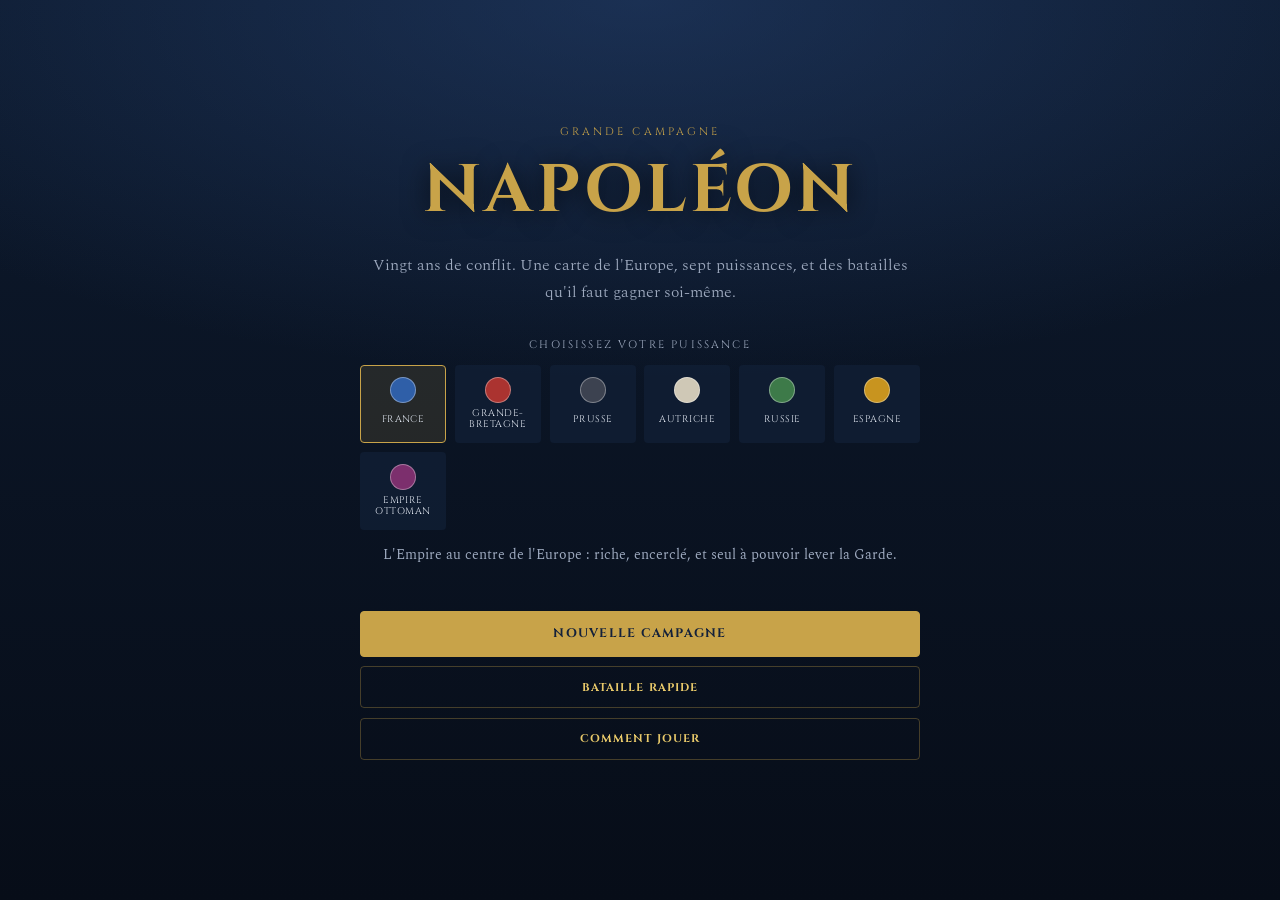
==== jeu/index.html @ ee12b04c "Jeu de stratégie napoléonien jouable dans le navigateur Ajoute le jeu lui-même sous jeu/ : deux couc" ====
<!DOCTYPE html>
<html lang="fr">
<head>
<meta charset="utf-8">
<meta name="viewport" content="width=device-width, initial-scale=1, viewport-fit=cover, maximum-scale=1, user-scalable=no">
<title>Napoléon — Grande Campagne</title>
<meta name="description" content="Jeu de stratégie napoléonien : campagne au tour par tour sur l'Europe et batailles tactiques en temps réel, jouable au doigt.">
<meta name="theme-color" content="#0b1526">
<meta name="mobile-web-app-capable" content="yes">
<meta name="apple-mobile-web-app-status-bar-style" content="black-translucent">

<link rel="icon" href="data:image/svg+xml,%3Csvg xmlns='http://www.w3.org/2000/svg' viewBox='0 0 64 64'%3E%3Crect width='64' height='64' rx='10' fill='%230b1526'/%3E%3Ctext x='32' y='45' font-family='Georgia,serif' font-size='36' font-weight='700' fill='%23c8a349' text-anchor='middle'%3EN%3C/text%3E%3C/svg%3E">
<link rel="preconnect" href="https://fonts.googleapis.com">
<link rel="preconnect" href="https://fonts.gstatic.com" crossorigin>
<link rel="stylesheet" href="https://fonts.googleapis.com/css2?family=Cinzel:wght@500;700&family=Spectral:wght@300;400;600&display=swap">
<link rel="stylesheet" href="css/jeu.css">
</head>
<body>

<!-- ================= Menu ================= -->
<section class="ecran ecran-menu actif" id="ecran-menu">
  <div class="menu-inner">
    <p class="menu-sur">Grande campagne</p>
    <h1 class="menu-titre">Napoléon</h1>
    <p class="menu-lede">Vingt ans de conflit. Une carte de l'Europe, sept puissances,
      et des batailles qu'il faut gagner soi-même.</p>

    <div class="choix-faction">
      <p class="label">Choisissez votre puissance</p>
      <div class="factions" id="factions"></div>
      <p class="faction-desc" id="faction-desc"></p>
    </div>

    <div class="menu-actions">
      <button class="btn btn-or" id="btn-nouvelle">Nouvelle campagne</button>
      <button class="btn" id="btn-reprendre" hidden>Reprendre la campagne</button>
      <button class="btn btn-fin" id="btn-escarmouche">Bataille rapide</button>
      <button class="btn btn-fin" id="btn-regles">Comment jouer</button>
    </div>
  </div>
</section>

<!-- ================= Campagne ================= -->
<section class="ecran ecran-campagne" id="ecran-campagne">
  <header class="barre barre-haut">
    <button class="pastille" id="btn-menu" aria-label="Menu">☰</button>
    <div class="barre-bloc">
      <span class="barre-cle" id="camp-faction">France</span>
      <span class="barre-val" id="camp-saison">Printemps 1805</span>
    </div>
    <div class="barre-bloc droite">
      <span class="barre-cle">Trésor</span>
      <span class="barre-val or" id="camp-tresor">0</span>
    </div>
    <div class="barre-bloc droite">
      <span class="barre-cle">Solde</span>
      <span class="barre-val" id="camp-solde">0</span>
    </div>
  </header>

  <div class="zone-carte">
    <canvas id="carte" aria-label="Carte de campagne de l'Europe"></canvas>
    <div class="banniere-mode" id="mode-marche" hidden>
      Touchez une province voisine pour y marcher
      <button class="lien" id="btn-annuler-marche">Annuler</button>
    </div>
  </div>

  <div class="feuille" id="feuille">
    <div class="feuille-poignee"></div>
    <div class="feuille-corps" id="feuille-corps"></div>
  </div>

  <footer class="barre barre-bas">
    <button class="btn btn-fin" id="btn-journal">Journal</button>
    <button class="btn btn-or grand" id="btn-fin-tour">Fin du tour <span id="num-tour">1</span></button>
  </footer>
</section>

<!-- ================= Bataille ================= -->
<section class="ecran ecran-bataille" id="ecran-bataille">
  <header class="barre barre-haut">
    <div class="barre-bloc">
      <span class="barre-cle" id="bat-nous-nom">Nous</span>
      <span class="barre-val bleu" id="bat-nous">0</span>
    </div>
    <div class="vitesses" id="vitesses">
      <button data-v="0" class="pastille">❙❙</button>
      <button data-v="1" class="pastille actif">×1</button>
      <button data-v="2" class="pastille">×2</button>
      <button data-v="4" class="pastille">×4</button>
    </div>
    <div class="barre-bloc droite">
      <span class="barre-cle" id="bat-eux-nom">Ennemi</span>
      <span class="barre-val rouge" id="bat-eux">0</span>
    </div>
  </header>

  <div class="zone-carte">
    <canvas id="champ" aria-label="Champ de bataille"></canvas>
    <div class="depart" id="depart">
      <p class="depart-titre">Ordre de bataille</p>
      <p class="depart-txt">Touchez un régiment pour le choisir, puis le sol pour le porter en avant.
        Le temps est arrêté : disposez vos troupes, puis engagez.</p>
      <button class="btn btn-or" id="btn-engager">Engager</button>
    </div>
  </div>

  <div class="bandeau-unites" id="bandeau-unites"></div>

  <footer class="barre barre-bas">
    <button class="btn btn-fin" id="btn-tout">Tout</button>
    <button class="btn btn-fin" id="btn-tenir">Tenir</button>
    <button class="btn btn-fin" id="btn-vue">Vue</button>
    <button class="btn btn-fin" id="btn-son">Son</button>
    <button class="btn btn-fin btn-danger" id="btn-retraite">Retraite</button>
  </footer>
</section>

<!-- ================= Fenêtres ================= -->
<div class="voile" id="voile" hidden>
  <div class="fenetre" id="fenetre" role="dialog" aria-modal="true">
    <h2 class="fenetre-titre" id="fenetre-titre"></h2>
    <div class="fenetre-corps" id="fenetre-corps"></div>
    <div class="fenetre-pied" id="fenetre-pied"></div>
  </div>
</div>

<script src="js/donnees.js"></script>
<script src="js/util.js"></script>
<script src="js/audio.js"></script>
<script src="js/carte.js"></script>
<script src="js/bataille.js"></script>
<script src="js/campagne.js"></script>
<script src="js/main.js"></script>
</body>
</html>
---- jeu/css/jeu.css ----
/* Napoléon — Grande Campagne
   Interface pensée pour le pouce : plein écran, grandes cibles tactiles. */

:root {
  --ink:      #0b1526;
  --ink-2:    #101f36;
  --ink-3:    #17294a;
  --or:       #c8a349;
  --or-vif:   #e8c96a;
  --or-voile: rgba(200,163,73,.32);
  --parch:    #f2e8d5;
  --txt:      #dfe5ef;
  --txt-bas:  #9fabc0;
  --rouge:    #c0584a;
  --bleu:     #6f9ae0;

  --display: "Cinzel", Georgia, serif;
  --corps:   "Spectral", Georgia, serif;

  --haut: env(safe-area-inset-top, 0px);
  --bas:  env(safe-area-inset-bottom, 0px);
}

*, *::before, *::after { box-sizing: border-box; }

html, body {
  height: 100%;
  margin: 0;
  overflow: hidden;
  background: var(--ink);
  color: var(--txt);
  font-family: var(--corps);
  font-size: 16px;
  -webkit-font-smoothing: antialiased;
  -webkit-tap-highlight-color: transparent;
  overscroll-behavior: none;
}

button { font: inherit; color: inherit; cursor: pointer; }

/* Nos classes posent un `display`, qui l'emporterait sur celui de
   [hidden] : on rétablit la priorité de l'attribut. */
[hidden] { display: none !important; }

:focus-visible { outline: 2px solid var(--or-vif); outline-offset: 2px; }

/* ---------- Écrans ---------- */

.ecran {
  position: fixed;
  inset: 0;
  display: none;
  flex-direction: column;
  padding-top: var(--haut);
  padding-bottom: var(--bas);
}
.ecran.actif { display: flex; }

/* ---------- Boutons ---------- */

.btn {
  display: inline-block;
  padding: .72rem 1.1rem;
  min-height: 46px;
  background: transparent;
  border: 1px solid var(--or-voile);
  border-radius: 4px;
  font-family: var(--display);
  font-size: .78rem;
  font-weight: 700;
  letter-spacing: .1em;
  text-transform: uppercase;
  color: var(--or-vif);
  white-space: nowrap;
  transition: background-color .15s ease;
}
.btn:active { background: rgba(200,163,73,.2); }
.btn:disabled { opacity: .4; cursor: default; }

.btn-or { background: var(--or); border-color: var(--or); color: #14213a; }
.btn-or:active { background: var(--or-vif); }
.btn-fin { font-size: .7rem; padding: .6rem .8rem; min-height: 42px; }

/* Cinq boutons doivent tenir sur la largeur d'un téléphone. */
.ecran-bataille .barre-bas .btn-fin {
  padding: .6rem .5rem;
  letter-spacing: .06em;
}
.btn-danger { color: #e79a8e; border-color: rgba(192,88,74,.5); }
.btn.grand { flex: 1; }

.pastille {
  min-width: 42px;
  height: 38px;
  padding: 0 .55rem;
  background: rgba(23,41,74,.85);
  border: 1px solid var(--or-voile);
  border-radius: 4px;
  font-family: var(--display);
  font-size: .78rem;
  color: var(--txt);
}
.pastille.actif { background: var(--or); border-color: var(--or); color: #14213a; }

.lien {
  background: none;
  border: 0;
  padding: .2rem .4rem;
  color: var(--or-vif);
  text-decoration: underline;
  font-size: .85rem;
}

/* ---------- Menu ---------- */

.ecran-menu {
  overflow-y: auto;
  background:
    radial-gradient(120% 70% at 50% 0%, rgba(40,70,120,.5), transparent 60%),
    linear-gradient(to bottom, #0d1a2e, #070d18);
}
.menu-inner {
  margin: auto;
  width: min(560px, 100% - 2rem);
  padding: 2rem 0 3rem;
  text-align: center;
}
.menu-sur {
  margin: 0 0 .4rem;
  font-family: var(--display);
  font-size: .68rem;
  letter-spacing: .28em;
  text-transform: uppercase;
  color: var(--or);
}
.menu-titre {
  margin: 0 0 1rem;
  font-family: var(--display);
  font-size: clamp(2.6rem, 14vw, 4.2rem);
  font-weight: 700;
  letter-spacing: .05em;
  text-transform: uppercase;
  color: var(--or);
  text-shadow: 0 2px 26px rgba(0,0,0,.7);
}
.menu-lede {
  margin: 0 auto 2rem;
  max-width: 34rem;
  color: var(--txt-bas);
  line-height: 1.65;
  font-weight: 300;
}

.choix-faction { margin-bottom: 1.8rem; }
.label {
  margin: 0 0 .8rem;
  font-family: var(--display);
  font-size: .68rem;
  letter-spacing: .2em;
  text-transform: uppercase;
  color: var(--txt-bas);
}
.factions {
  display: grid;
  grid-template-columns: repeat(auto-fit, minmax(84px, 1fr));
  gap: .55rem;
}
.faction {
  display: grid;
  gap: .3rem;
  justify-items: center;
  padding: .7rem .3rem;
  background: rgba(16,31,54,.75);
  border: 1px solid transparent;
  border-radius: 4px;
  transition: border-color .15s ease, background-color .15s ease;
}
.faction.actif { border-color: var(--or); background: rgba(200,163,73,.14); }
.faction-ecu {
  width: 26px; height: 26px;
  border-radius: 50%;
  border: 1.5px solid rgba(255,255,255,.35);
}
.faction-nom {
  font-family: var(--display);
  font-size: .6rem;
  letter-spacing: .05em;
  text-transform: uppercase;
  color: var(--txt);
  line-height: 1.2;
}
.faction-desc {
  min-height: 2.6em;
  margin: .9rem 0 0;
  font-size: .9rem;
  color: var(--txt-bas);
  line-height: 1.5;
}

.menu-actions { display: grid; gap: .6rem; }

/* ---------- Barres ---------- */

.barre {
  display: flex;
  align-items: center;
  gap: .5rem;
  padding: .5rem .7rem;
  background: rgba(8,15,28,.94);
  flex: none;
}
.barre-haut { border-bottom: 1px solid var(--or-voile); }
.barre-bas  { border-top: 1px solid var(--or-voile); gap: .45rem; }

.barre-bloc { display: grid; line-height: 1.15; min-width: 0; }
.barre-bloc.droite { margin-left: auto; text-align: right; }
.barre-bloc + .barre-bloc.droite { margin-left: 0; }
.barre-cle {
  font-family: var(--display);
  font-size: .55rem;
  letter-spacing: .16em;
  text-transform: uppercase;
  color: var(--txt-bas);
  white-space: nowrap;
  overflow: hidden;
  text-overflow: ellipsis;
}
.barre-val {
  font-family: var(--display);
  font-size: .95rem;
  font-weight: 700;
  white-space: nowrap;
}
.barre-val.or { color: var(--or-vif); }
.barre-val.bleu { color: var(--bleu); }
.barre-val.rouge { color: #e08a7c; }

.vitesses { display: flex; gap: .3rem; margin: 0 auto; }

/* ---------- Zone canevas ---------- */

.zone-carte {
  position: relative;
  flex: 1;
  min-height: 0;
  background: #7f99a2;
}
.zone-carte canvas {
  display: block;
  width: 100%;
  height: 100%;
  touch-action: none;
}

.banniere-mode {
  position: absolute;
  left: 50%;
  top: .7rem;
  transform: translateX(-50%);
  display: flex;
  align-items: center;
  gap: .5rem;
  padding: .5rem .8rem;
  background: rgba(8,15,28,.9);
  border: 1px solid var(--or-voile);
  border-radius: 4px;
  font-size: .82rem;
  white-space: nowrap;
}

.depart {
  /* Au milieu du champ : entre les deux lignes, sans masquer la nôtre. */
  position: absolute;
  left: .8rem;
  right: .8rem;
  top: 50%;
  transform: translateY(-50%);
  padding: 1rem 1.1rem;
  background: rgba(8,15,28,.93);
  border: 1px solid var(--or-voile);
  border-radius: 5px;
  text-align: center;
}
.depart-titre {
  margin: 0 0 .5rem;
  font-family: var(--display);
  font-size: .9rem;
  letter-spacing: .12em;
  text-transform: uppercase;
  color: var(--or);
}
.depart-txt {
  margin: 0 0 .9rem;
  font-size: .88rem;
  line-height: 1.5;
  color: var(--txt-bas);
}

/* ---------- Feuille de campagne ---------- */

.feuille {
  flex: none;
  max-height: 46vh;
  background: rgba(10,19,35,.97);
  border-top: 1px solid var(--or-voile);
  overflow-y: auto;
  -webkit-overflow-scrolling: touch;
}
.feuille:empty { display: none; }
.feuille-poignee {
  width: 40px;
  height: 3px;
  margin: .5rem auto .2rem;
  background: var(--or-voile);
  border-radius: 2px;
}
.feuille-corps { padding: .4rem .8rem 1rem; }

.prov-tete {
  display: flex;
  align-items: baseline;
  gap: .5rem;
  flex-wrap: wrap;
  margin-bottom: .2rem;
}
.prov-nom {
  margin: 0;
  font-family: var(--display);
  font-size: 1.05rem;
  font-weight: 700;
  color: var(--parch);
}
.puce {
  display: inline-flex;
  align-items: center;
  gap: .32rem;
  padding: .12rem .5rem;
  border: 1px solid var(--or-voile);
  border-radius: 20px;
  font-size: .68rem;
  letter-spacing: .04em;
  color: var(--txt-bas);
  white-space: nowrap;
}
.puce-ecu { width: 9px; height: 9px; border-radius: 50%; }

.prov-ligne {
  margin: .35rem 0 .7rem;
  font-size: .85rem;
  color: var(--txt-bas);
}

.sous-titre {
  margin: .9rem 0 .5rem;
  font-family: var(--display);
  font-size: .64rem;
  letter-spacing: .2em;
  text-transform: uppercase;
  color: var(--or);
}

.liste-unites { display: grid; gap: .3rem; margin-bottom: .3rem; }
.rang {
  display: flex;
  align-items: center;
  gap: .55rem;
  padding: .4rem .55rem;
  background: rgba(23,41,74,.55);
  border-radius: 3px;
  font-size: .85rem;
}
.rang-ecu {
  width: 16px; height: 16px;
  flex: none;
  border-radius: 2px;
  border: 1px solid rgba(255,255,255,.25);
}
.rang-nom { flex: 1; min-width: 0; overflow: hidden; text-overflow: ellipsis; white-space: nowrap; }
.rang-val { color: var(--txt-bas); font-variant-numeric: tabular-nums; }

.actions-prov { display: flex; flex-wrap: wrap; gap: .45rem; margin-top: .8rem; }

.grille-recrue { display: grid; gap: .4rem; }
.recrue {
  display: flex;
  align-items: center;
  gap: .6rem;
  width: 100%;
  padding: .55rem .6rem;
  background: rgba(23,41,74,.55);
  border: 1px solid transparent;
  border-radius: 3px;
  text-align: left;
}
.recrue:disabled { opacity: .42; }
.recrue:not(:disabled):active { border-color: var(--or); }
.recrue-corps { flex: 1; min-width: 0; }
.recrue-nom {
  font-family: var(--display);
  font-size: .76rem;
  letter-spacing: .04em;
  color: var(--parch);
}
.recrue-desc {
  font-size: .74rem;
  color: var(--txt-bas);
  line-height: 1.35;
  overflow: hidden;
  text-overflow: ellipsis;
  white-space: nowrap;
}
.recrue-cout {
  font-family: var(--display);
  font-size: .82rem;
  font-weight: 700;
  color: var(--or-vif);
  white-space: nowrap;
}

/* ---------- Bandeau d'unités en bataille ---------- */

.bandeau-unites {
  flex: none;
  display: flex;
  gap: .35rem;
  padding: .45rem .5rem;
  background: rgba(8,15,28,.94);
  border-top: 1px solid var(--or-voile);
  overflow-x: auto;
  -webkit-overflow-scrolling: touch;
  scrollbar-width: none;
}
.bandeau-unites::-webkit-scrollbar { display: none; }

.carte-unite {
  flex: none;
  width: 62px;
  padding: .35rem .25rem .3rem;
  background: rgba(23,41,74,.7);
  border: 1px solid transparent;
  border-radius: 3px;
  display: grid;
  gap: .2rem;
  justify-items: center;
}
.carte-unite.choisie { border-color: var(--or-vif); background: rgba(200,163,73,.2); }
.carte-unite.rompue { opacity: .45; }
.cu-ecu {
  width: 22px; height: 14px;
  border-radius: 2px;
  border: 1px solid rgba(255,255,255,.3);
}
.cu-nom {
  font-family: var(--display);
  font-size: .5rem;
  letter-spacing: .04em;
  text-transform: uppercase;
  color: var(--txt-bas);
  line-height: 1.1;
  text-align: center;
}
.cu-nb {
  font-family: var(--display);
  font-size: .72rem;
  font-weight: 700;
  color: var(--parch);
  font-variant-numeric: tabular-nums;
}
.cu-moral {
  width: 100%;
  height: 3px;
  background: rgba(0,0,0,.45);
  border-radius: 2px;
  overflow: hidden;
}
.cu-moral i { display: block; height: 100%; background: #7fb069; }

/* ---------- Fenêtres ---------- */

.voile {
  position: fixed;
  inset: 0;
  z-index: 50;
  display: flex;
  align-items: center;
  justify-content: center;
  padding: 1rem;
  padding-top: calc(1rem + var(--haut));
  padding-bottom: calc(1rem + var(--bas));
  background: rgba(4,9,18,.9);
}
.voile[hidden] { display: none; }

.fenetre {
  width: min(520px, 100%);
  max-height: 100%;
  display: flex;
  flex-direction: column;
  background: var(--ink-2);
  border: 1px solid var(--or-voile);
  border-radius: 5px;
  box-shadow: 0 24px 60px rgba(0,0,0,.6);
}
.fenetre-titre {
  margin: 0;
  padding: 1rem 1.1rem .6rem;
  font-family: var(--display);
  font-size: 1.05rem;
  font-weight: 700;
  letter-spacing: .06em;
  text-transform: uppercase;
  color: var(--or);
}
.fenetre-corps {
  padding: 0 1.1rem;
  overflow-y: auto;
  font-size: .92rem;
  line-height: 1.6;
  color: var(--txt-bas);
}
.fenetre-corps p { margin: 0 0 .75rem; }
.fenetre-corps strong { color: var(--parch); font-weight: 600; }
.fenetre-corps ul { margin: 0 0 .8rem; padding-left: 1.1rem; }
.fenetre-corps li { margin-bottom: .35rem; }
.fenetre-pied {
  display: flex;
  flex-wrap: wrap;
  gap: .5rem;
  padding: .9rem 1.1rem 1.1rem;
}
.fenetre-pied .btn { flex: 1; }

.bilan {
  display: grid;
  grid-template-columns: 1fr 1fr;
  gap: .5rem;
  margin: .3rem 0 1rem;
}
.bilan-case {
  padding: .6rem;
  background: rgba(23,41,74,.5);
  border-radius: 3px;
  text-align: center;
}
.bilan-cle {
  font-family: var(--display);
  font-size: .56rem;
  letter-spacing: .16em;
  text-transform: uppercase;
  color: var(--txt-bas);
}
.bilan-val {
  font-family: var(--display);
  font-size: 1.3rem;
  font-weight: 700;
  color: var(--parch);
}

.journal-ligne {
  padding: .45rem 0;
  border-bottom: 1px solid rgba(200,163,73,.12);
  font-size: .86rem;
}
.journal-tour {
  font-family: var(--display);
  font-size: .6rem;
  letter-spacing: .12em;
  text-transform: uppercase;
  color: var(--or);
}

@media (prefers-reduced-motion: reduce) {
  * { transition-duration: .01ms !important; }
}
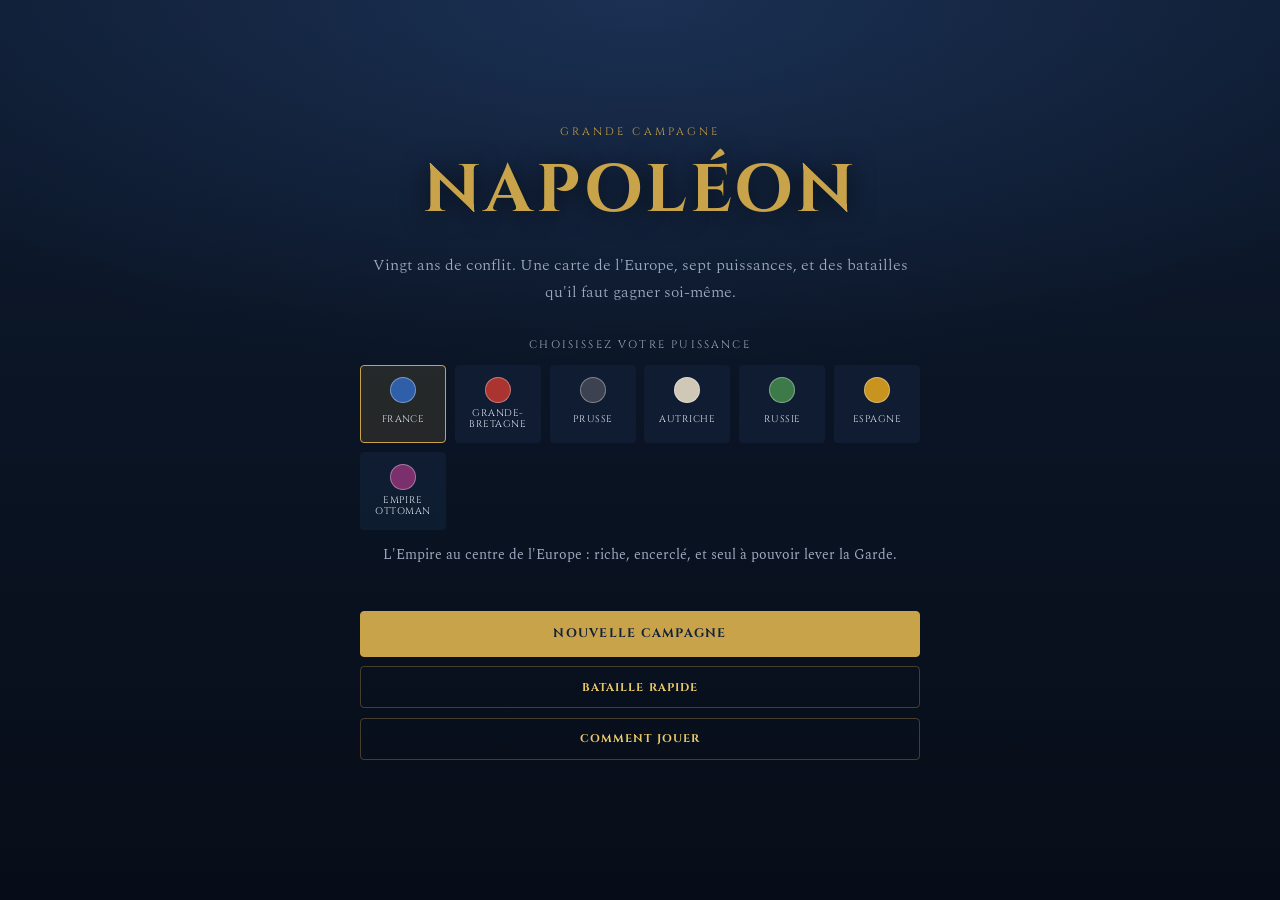
==== commit eeb85d13: "Refonte graphique : figurines, terrain peint et chrome doré Rapproche le rendu des captures de référ" ====
--- a/jeu/index.html
+++ b/jeu/index.html
@@ -79,20 +79,25 @@
 
 <!-- ================= Bataille ================= -->
 <section class="ecran ecran-bataille" id="ecran-bataille">
-  <header class="barre barre-haut">
-    <div class="barre-bloc">
-      <span class="barre-cle" id="bat-nous-nom">Nous</span>
-      <span class="barre-val bleu" id="bat-nous">0</span>
+  <header class="barre barre-haut barre-bataille">
+    <div class="general">
+      <canvas class="general-ecu" id="general-ecu" width="42" height="52"></canvas>
+      <div class="general-jauges">
+        <div class="jauge-armee" id="jauge-armee">
+          <i class="j-nous" id="j-nous"></i><i class="j-eux" id="j-eux"></i>
+        </div>
+        <div class="general-noms">
+          <span id="bat-nous-nom">Nous</span>
+          <span id="bat-eux-nom">Ennemi</span>
+        </div>
+      </div>
     </div>
     <div class="vitesses" id="vitesses">
-      <button data-v="0" class="pastille">❙❙</button>
+      <button data-v="0" class="pastille" aria-label="Pause">❙❙</button>
       <button data-v="1" class="pastille actif">×1</button>
       <button data-v="2" class="pastille">×2</button>
       <button data-v="4" class="pastille">×4</button>
-    </div>
-    <div class="barre-bloc droite">
-      <span class="barre-cle" id="bat-eux-nom">Ennemi</span>
-      <span class="barre-val rouge" id="bat-eux">0</span>
+      <span class="chrono" id="chrono">00:00</span>
     </div>
   </header>
 
@@ -128,6 +133,7 @@
 
 <script src="js/donnees.js"></script>
 <script src="js/util.js"></script>
+<script src="js/deco.js"></script>
 <script src="js/audio.js"></script>
 <script src="js/carte.js"></script>
 <script src="js/bataille.js"></script>
--- a/jeu/css/jeu.css
+++ b/jeu/css/jeu.css
@@ -235,7 +235,17 @@
 .barre-val.bleu { color: var(--bleu); }
 .barre-val.rouge { color: #e08a7c; }
 
-.vitesses { display: flex; gap: .3rem; margin: 0 auto; }
+.vitesses {
+  display: flex;
+  align-items: center;
+  gap: .22rem;
+  flex: none;
+  padding: .2rem .3rem;
+  background: rgba(6,12,24,.7);
+  border: 1px solid var(--or-voile);
+  border-radius: 4px;
+}
+.vitesses .pastille { min-width: 32px; height: 30px; font-size: .68rem; padding: 0 .3rem; }
 
 /* ---------- Zone canevas ---------- */
 
@@ -422,10 +432,11 @@
 .bandeau-unites {
   flex: none;
   display: flex;
-  gap: .35rem;
-  padding: .45rem .5rem;
-  background: rgba(8,15,28,.94);
-  border-top: 1px solid var(--or-voile);
+  align-items: flex-end;
+  gap: .3rem;
+  padding: .4rem .5rem .3rem;
+  background: linear-gradient(to bottom, #16294a, #0a1224);
+  border-top: 2px solid var(--or);
   overflow-x: auto;
   -webkit-overflow-scrolling: touch;
   scrollbar-width: none;
@@ -434,46 +445,107 @@
 
 .carte-unite {
   flex: none;
-  width: 62px;
-  padding: .35rem .25rem .3rem;
-  background: rgba(23,41,74,.7);
-  border: 1px solid transparent;
-  border-radius: 3px;
+  width: 46px;
+  padding: 0;
+  background: none;
+  border: 0;
   display: grid;
-  gap: .2rem;
+  gap: 1px;
   justify-items: center;
 }
-.carte-unite.choisie { border-color: var(--or-vif); background: rgba(200,163,73,.2); }
-.carte-unite.rompue { opacity: .45; }
-.cu-ecu {
-  width: 22px; height: 14px;
+.carte-unite.rompue { opacity: .42; }
+
+/* La vignette : portrait ovale cerclé d'or, jauge de moral à droite. */
+.cu-vignette {
+  position: relative;
+  display: block;
+  width: 40px;
+  height: 48px;
+}
+.cu-portrait { display: block; width: 40px; height: 48px; }
+
+.carte-unite.choisie .cu-vignette::after {
+  content: "";
+  position: absolute;
+  inset: -3px;
+  border: 2px solid var(--or-vif);
+  border-radius: 50%;
+  box-shadow: 0 0 8px rgba(240,213,133,.6);
+}
+
+.cu-moral {
+  position: absolute;
+  right: 1px;
+  bottom: 7px;
+  width: 4px;
+  height: 30px;
+  background: rgba(4,8,14,.75);
+  border: 1px solid rgba(200,163,73,.55);
+  border-radius: 1px;
+  display: flex;
+  align-items: flex-end;
+  overflow: hidden;
+}
+.cu-moral i { display: block; width: 100%; background: #6fae5c; }
+
+/* La plaque d'effectif, sous le portrait. */
+.cu-nb {
+  min-width: 30px;
+  padding: 0 .2rem;
+  background: linear-gradient(to bottom, #f6f1e2, #cfc7b2);
+  border: 1px solid var(--or);
+  border-radius: 7px;
+  font-family: var(--display);
+  font-size: .62rem;
+  font-weight: 700;
+  color: #1b2338;
+  text-align: center;
+  font-variant-numeric: tabular-nums;
+}
+
+/* ---------- Bandeau de bataille : général, jauges, vitesses ---------- */
+
+.barre-bataille {
+  gap: .5rem;
+  background: linear-gradient(to bottom, #16294a, #0a1224);
+  border-bottom: 2px solid var(--or);
+}
+
+.general { display: flex; align-items: center; gap: .45rem; min-width: 0; flex: 1; }
+.general-ecu { width: 34px; height: 42px; flex: none; }
+.general-jauges { flex: 1; min-width: 0; display: grid; gap: 2px; }
+
+.jauge-armee {
+  display: flex;
+  height: 9px;
+  background: rgba(4,8,14,.8);
+  border: 1px solid var(--or);
   border-radius: 2px;
-  border: 1px solid rgba(255,255,255,.3);
-}
-.cu-nom {
-  font-family: var(--display);
-  font-size: .5rem;
-  letter-spacing: .04em;
-  text-transform: uppercase;
-  color: var(--txt-bas);
-  line-height: 1.1;
-  text-align: center;
-}
-.cu-nb {
-  font-family: var(--display);
-  font-size: .72rem;
+  overflow: hidden;
+}
+.jauge-armee i { display: block; height: 100%; }
+.j-nous { background: linear-gradient(to bottom, #7cc063, #4c8a3c); }
+.j-eux  { background: linear-gradient(to bottom, #c9584a, #8d3128); margin-left: auto; }
+
+.general-noms {
+  display: flex;
+  justify-content: space-between;
+  font-family: var(--display);
+  font-size: .6rem;
+  font-weight: 700;
+  font-variant-numeric: tabular-nums;
+}
+.general-noms span:first-child { color: #8fd07a; }
+.general-noms span:last-child { color: #e2897b; }
+
+.chrono {
+  font-family: var(--display);
+  font-size: .78rem;
   font-weight: 700;
   color: var(--parch);
   font-variant-numeric: tabular-nums;
-}
-.cu-moral {
-  width: 100%;
-  height: 3px;
-  background: rgba(0,0,0,.45);
-  border-radius: 2px;
-  overflow: hidden;
-}
-.cu-moral i { display: block; height: 100%; background: #7fb069; }
+  padding-left: .15rem;
+}
 
 /* ---------- Fenêtres ---------- */
 
